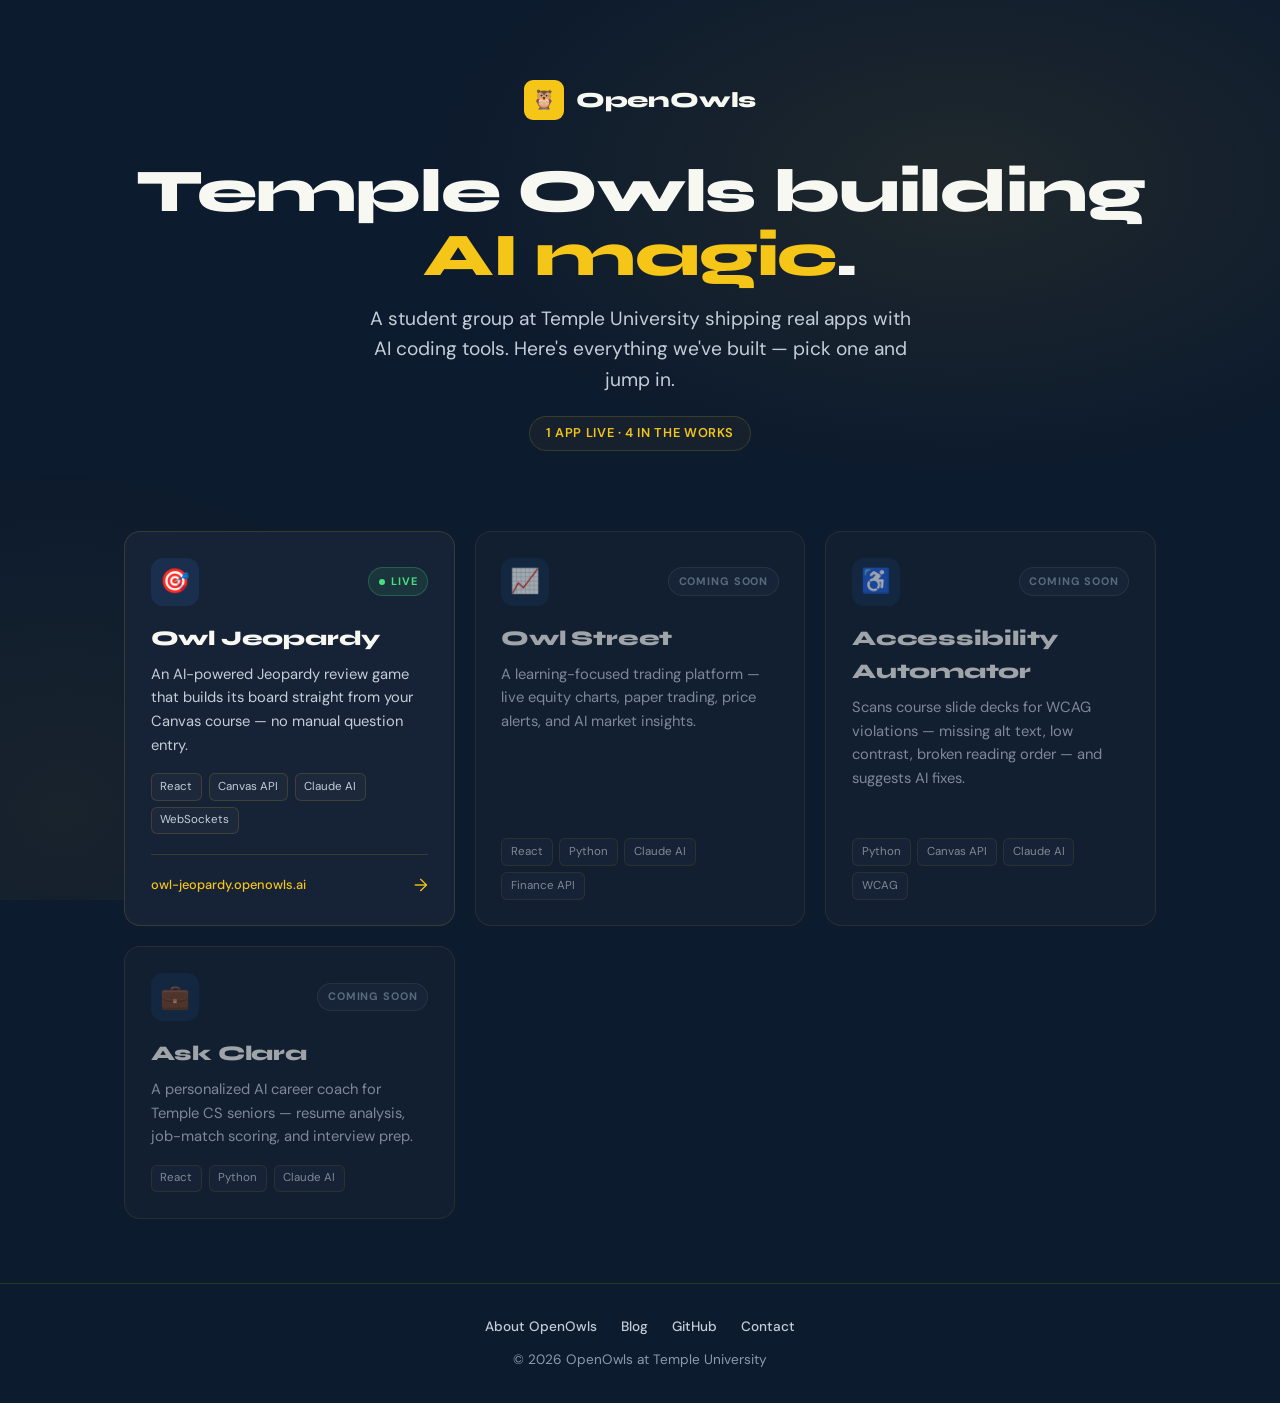
==== index.html @ 9f552924 "Scaffold openowls.ai landing site A no-build static "linktree" that lists OpenOwls' deployed student" ====
<!DOCTYPE html>
<html lang="en">
<head>
  <meta charset="UTF-8" />
  <meta name="viewport" content="width=device-width, initial-scale=1.0" />
  <title>OpenOwls — Temple Owls Building AI Magic</title>
  <meta name="description" content="The home of OpenOwls at Temple University — a directory of the AI apps our students have built and deployed." />

  <!-- Open Graph / social -->
  <meta property="og:title" content="OpenOwls — Temple Owls Building AI Magic" />
  <meta property="og:description" content="A directory of the AI apps our students have built and deployed." />
  <meta property="og:type" content="website" />
  <meta property="og:url" content="https://openowls.ai" />

  <link rel="icon" href="favicon.svg" type="image/svg+xml" />
  <link rel="stylesheet" href="assets/css/main.css" />
</head>
<body>
  <div class="bg"></div>

  <header class="hero">
    <div class="wrap">
      <div class="logo">
        <span class="owl-icon">🦉</span>
        <span>OpenOwls</span>
      </div>

      <h1>Temple Owls building<br /><span class="accent">AI magic</span>.</h1>
      <p class="tagline">
        A student group at Temple University shipping real apps with AI coding tools.
        Here's everything we've built — pick one and jump in.
      </p>
      <span class="live-count" id="live-count"></span>
    </div>
  </header>

  <main>
    <div class="wrap">
      <div class="grid" id="grid"><!-- cards injected by render.js --></div>
    </div>
  </main>

  <footer>
    <div class="wrap">
      <div class="foot-links">
        <a href="https://openowls-at-temple.github.io">About OpenOwls</a>
        <a href="https://openowls-at-temple.github.io/blog/">Blog</a>
        <a href="https://github.com/OpenOwls-at-Temple">GitHub</a>
        <a href="mailto:openowls@temple.edu">Contact</a>
      </div>
      <div>© <span id="year">2026</span> OpenOwls at Temple University</div>
    </div>
  </footer>

  <script src="assets/js/projects.js"></script>
  <script src="assets/js/render.js"></script>
  <script>
    (function () {
      var y = document.getElementById("year");
      // Date is fine at runtime in the browser; static build never sees it.
      if (y) y.textContent = new Date().getFullYear();
    })();
  </script>
</body>
</html>
---- assets/css/main.css ----
@import url('https://fonts.googleapis.com/css2?family=Syne:wght@400;600;700;800&family=DM+Sans:ital,wght@0,300;0,400;0,500;1,300&display=swap');

:root {
  --navy: #0d1b2e;
  --navy-mid: #122038;
  --navy-light: #1a2f4e;
  --gold: #f5c518;
  --gold-dim: #c9a014;
  --gold-pale: #fdf0b0;
  --white: #f8f8f2;
  --gray: #8a9bb0;
  --gray-light: #c4cdd8;
  --card-bg: #162235;
  --border: rgba(245, 197, 24, 0.15);
  --green: #4ade80;
  --font-display: 'Syne', sans-serif;
  --font-body: 'DM Sans', sans-serif;
}

*, *::before, *::after { box-sizing: border-box; margin: 0; padding: 0; }

html { scroll-behavior: smooth; }

body {
  font-family: var(--font-body);
  background: var(--navy);
  color: var(--white);
  line-height: 1.6;
  min-height: 100vh;
  overflow-x: hidden;
  display: flex;
  flex-direction: column;
}

a { color: var(--gold); text-decoration: none; transition: color 0.2s; }
a:hover { color: var(--gold-pale); }

.wrap { width: 100%; max-width: 1080px; margin: 0 auto; padding: 0 1.5rem; }

/* ── BACKGROUND GLOW ── */
.bg {
  position: fixed; inset: 0; z-index: 0; pointer-events: none;
  background:
    radial-gradient(ellipse 70% 55% at 75% 20%, rgba(245,197,24,0.08) 0%, transparent 60%),
    radial-gradient(ellipse 55% 70% at 5% 90%, rgba(245,197,24,0.05) 0%, transparent 55%);
}

/* ── HERO ── */
.hero { position: relative; z-index: 1; padding: 5rem 0 2.5rem; text-align: center; }

.logo {
  display: inline-flex; align-items: center; gap: 0.75rem;
  font-family: var(--font-display); font-size: 1.35rem; font-weight: 800;
  color: var(--white); letter-spacing: -0.01em; margin-bottom: 2.5rem;
}
.logo .owl-icon {
  width: 40px; height: 40px; background: var(--gold); border-radius: 9px;
  display: flex; align-items: center; justify-content: center; font-size: 1.2rem;
}

.hero h1 {
  font-family: var(--font-display); font-weight: 800;
  font-size: clamp(2.4rem, 6vw, 3.8rem); line-height: 1.05;
  letter-spacing: -0.02em; margin-bottom: 1rem;
}
.hero h1 .accent { color: var(--gold); }

.hero p.tagline {
  color: var(--gray-light); font-size: clamp(1rem, 2.2vw, 1.2rem);
  max-width: 34rem; margin: 0 auto 1.25rem;
}

.live-count {
  display: inline-block; font-size: 0.8rem; font-weight: 600;
  letter-spacing: 0.05em; text-transform: uppercase; color: var(--gold);
  border: 1px solid var(--border); border-radius: 999px;
  padding: 0.4rem 1rem; background: rgba(245,197,24,0.04);
}

/* ── GRID ── */
main { position: relative; z-index: 1; flex: 1 0 auto; padding-bottom: 4rem; }

.grid {
  display: grid; gap: 1.25rem; margin-top: 2.5rem;
  grid-template-columns: repeat(auto-fill, minmax(280px, 1fr));
}

.card {
  display: flex; flex-direction: column;
  background: var(--card-bg); border: 1px solid var(--border);
  border-radius: 16px; padding: 1.6rem;
  color: var(--white);
  transition: transform 0.18s ease, border-color 0.18s ease, box-shadow 0.18s ease;
}
a.card:hover {
  transform: translateY(-4px);
  border-color: rgba(245,197,24,0.45);
  box-shadow: 0 14px 34px rgba(0,0,0,0.35);
}
.card--soon { opacity: 0.62; }

.card-head {
  display: flex; align-items: center; justify-content: space-between;
  margin-bottom: 1rem;
}
.card-icon {
  width: 48px; height: 48px; border-radius: 12px;
  background: var(--navy-light);
  display: flex; align-items: center; justify-content: center; font-size: 1.5rem;
}

.badge {
  font-size: 0.68rem; font-weight: 700; letter-spacing: 0.08em;
  text-transform: uppercase; padding: 0.28rem 0.6rem; border-radius: 999px;
}
.badge--live {
  color: var(--green); background: rgba(74,222,128,0.1);
  border: 1px solid rgba(74,222,128,0.25);
}
.badge--live::before {
  content: ""; display: inline-block; width: 6px; height: 6px;
  border-radius: 50%; background: var(--green); margin-right: 0.4rem;
  vertical-align: middle;
}
.badge--soon {
  color: var(--gray); background: rgba(138,155,176,0.08);
  border: 1px solid rgba(138,155,176,0.2);
}

.card-name {
  font-family: var(--font-display); font-size: 1.3rem; font-weight: 800;
  letter-spacing: -0.01em; margin-bottom: 0.5rem;
}
.card-desc { color: var(--gray-light); font-size: 0.92rem; flex: 1 0 auto; }

.card-tags { display: flex; flex-wrap: wrap; gap: 0.4rem; margin-top: 1rem; }
.tag {
  font-size: 0.72rem; color: var(--gray-light);
  background: rgba(255,255,255,0.03); border: 1px solid var(--border);
  border-radius: 6px; padding: 0.22rem 0.55rem;
}

.card-foot {
  display: flex; align-items: center; justify-content: space-between;
  margin-top: 1.25rem; padding-top: 1rem; border-top: 1px solid var(--border);
}
.card-url { font-size: 0.8rem; color: var(--gold); font-weight: 500; }
.card-arrow {
  font-size: 1.1rem; color: var(--gold);
  transition: transform 0.18s ease;
}
a.card:hover .card-arrow { transform: translateX(4px); }

/* ── FOOTER ── */
footer {
  position: relative; z-index: 1; flex-shrink: 0;
  border-top: 1px solid var(--border);
  padding: 2rem 0; text-align: center;
  color: var(--gray); font-size: 0.85rem;
}
footer .foot-links { display: flex; gap: 1.5rem; justify-content: center; margin-bottom: 0.75rem; flex-wrap: wrap; }
footer .foot-links a { color: var(--gray-light); font-weight: 500; }
footer .foot-links a:hover { color: var(--gold); }

@media (max-width: 640px) {
  .hero { padding: 3.5rem 0 1.5rem; }
  .card { padding: 1.35rem; }
}
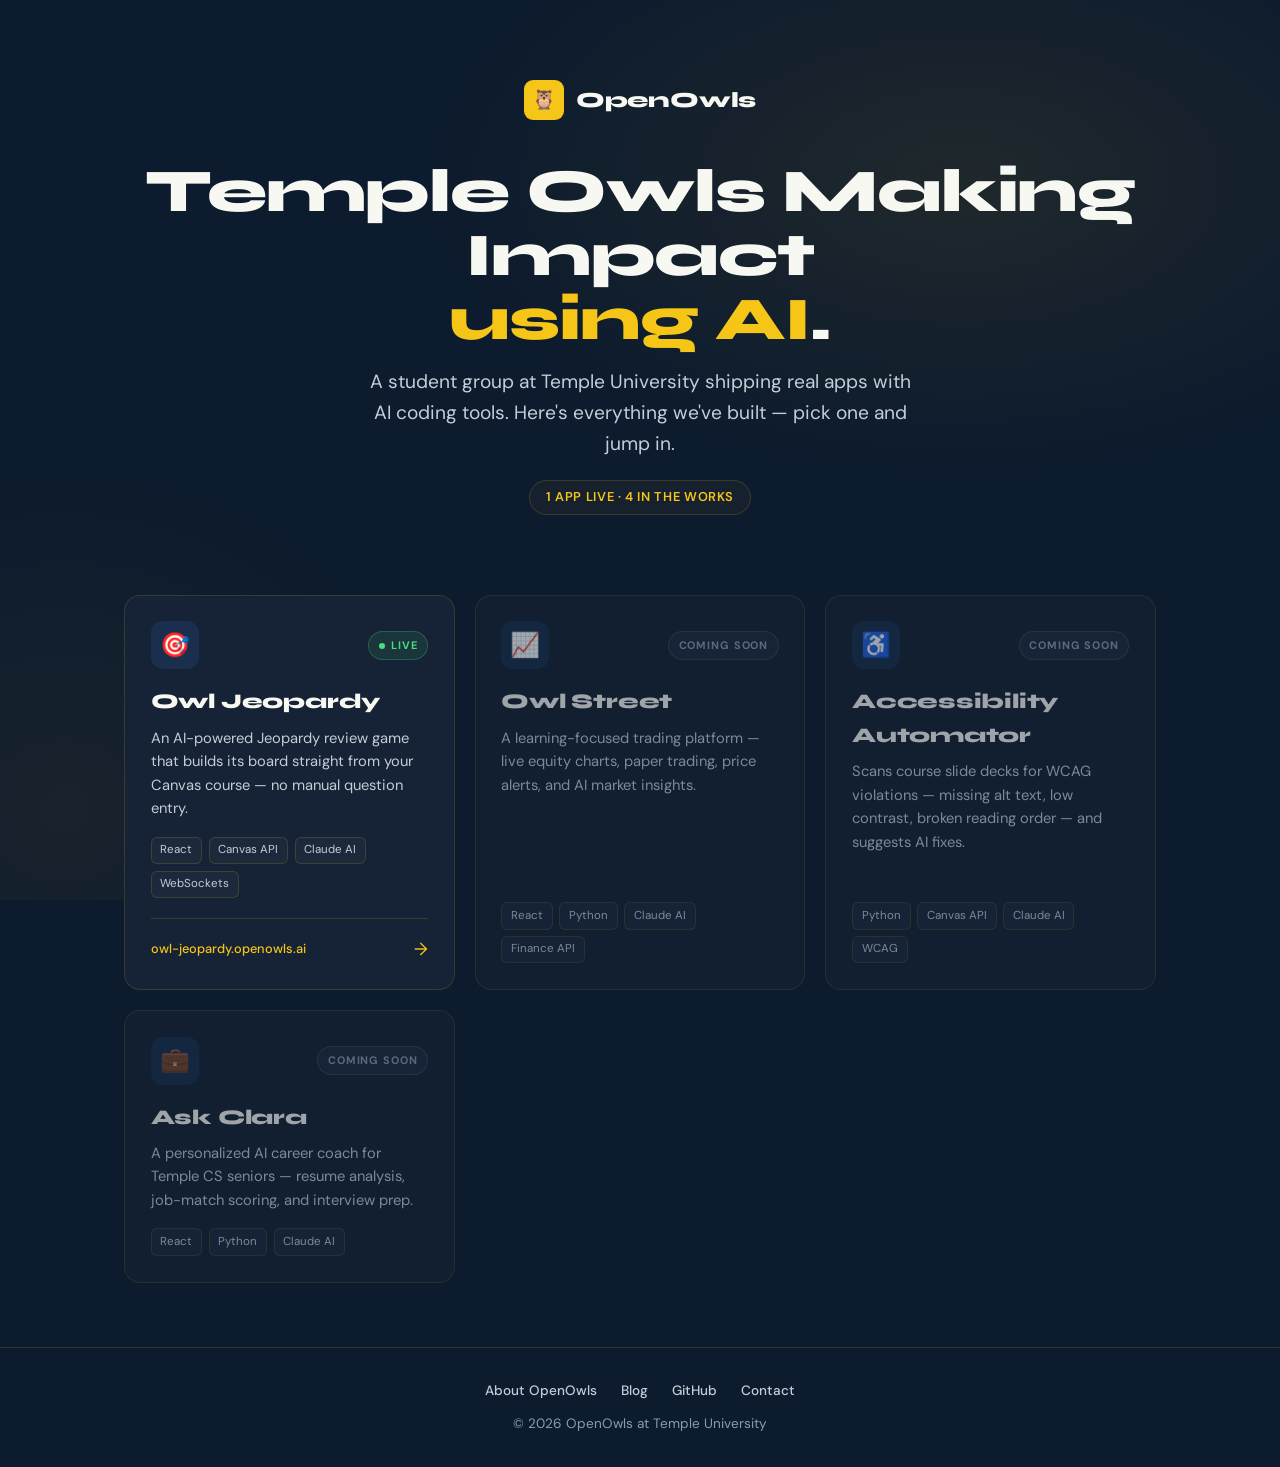
==== commit 2727c176: "fix typo" ====
--- a/index.html
+++ b/index.html
@@ -25,7 +25,7 @@
         <span>OpenOwls</span>
       </div>
 
-      <h1>Temple Owls building<br /><span class="accent">AI magic</span>.</h1>
+      <h1>Temple Owls Making Impact<br /><span class="accent">using AI</span>.</h1>
       <p class="tagline">
         A student group at Temple University shipping real apps with AI coding tools.
         Here's everything we've built — pick one and jump in.
@@ -44,7 +44,7 @@
     <div class="wrap">
       <div class="foot-links">
         <a href="https://openowls-at-temple.github.io">About OpenOwls</a>
-        <a href="https://openowls-at-temple.github.io/blog/">Blog</a>
+        <a href="https://openowls-at-temple.github.io/blog">Blog</a>
         <a href="https://github.com/OpenOwls-at-Temple">GitHub</a>
         <a href="mailto:openowls@temple.edu">Contact</a>
       </div>
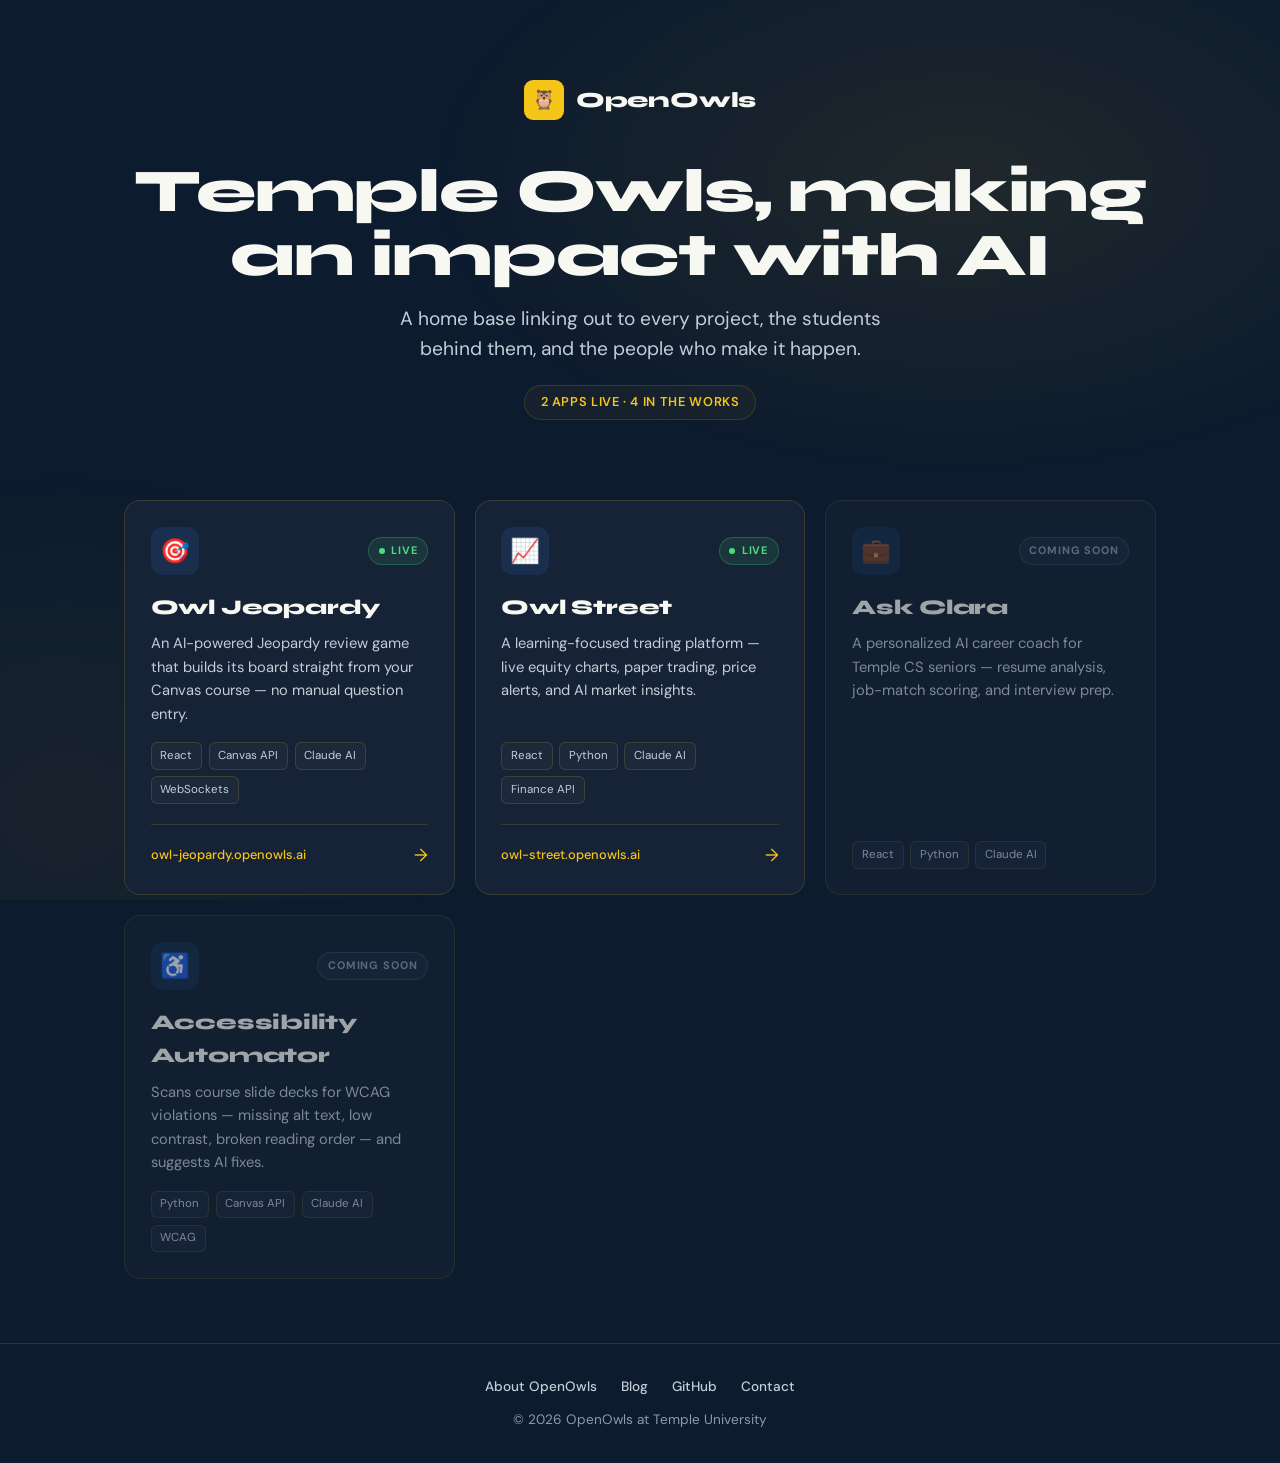
==== commit 3e3ee88b: "various update, add AI specs" ====
--- a/index.html
+++ b/index.html
@@ -25,10 +25,11 @@
         <span>OpenOwls</span>
       </div>
 
-      <h1>Temple Owls Making Impact<br /><span class="accent">using AI</span>.</h1>
+      <h1>Temple Owls, making an impact with AI</h1>
+
       <p class="tagline">
-        A student group at Temple University shipping real apps with AI coding tools.
-        Here's everything we've built — pick one and jump in.
+       A home base linking out to every project, the students behind them, 
+       and the people who make it happen.
       </p>
       <span class="live-count" id="live-count"></span>
     </div>
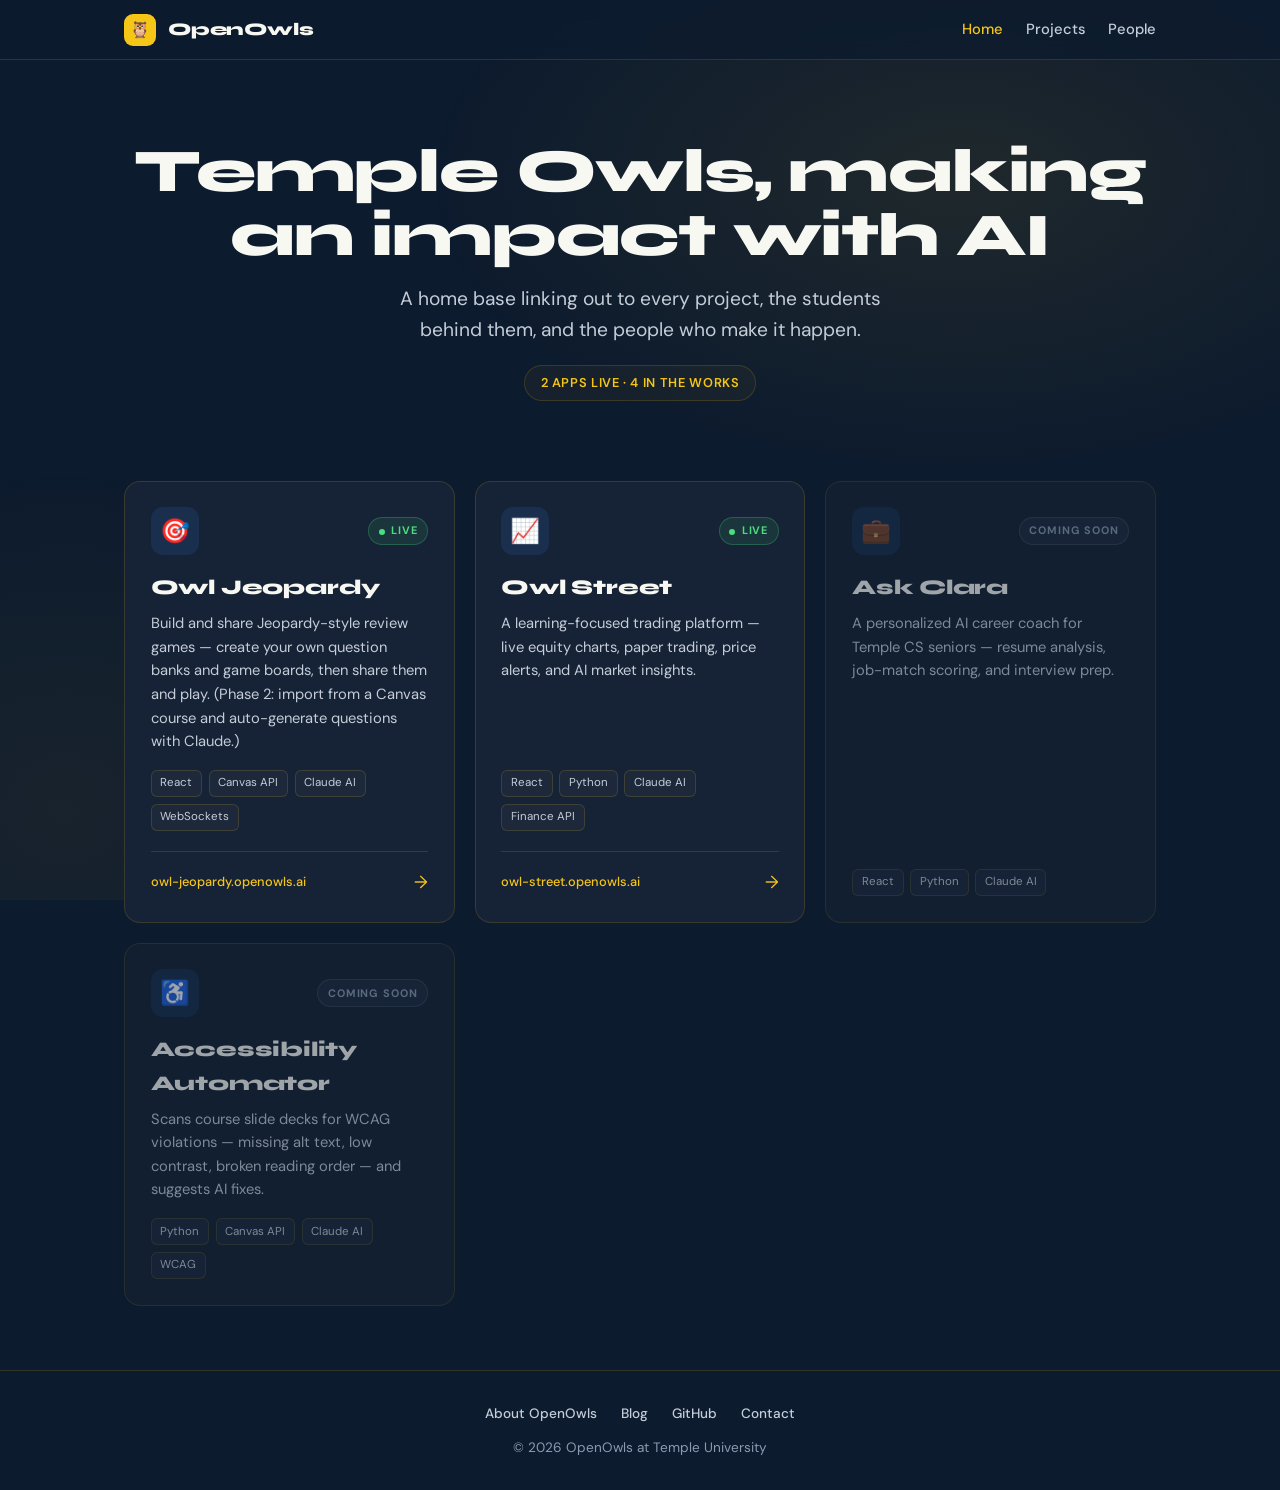
==== commit 26b8e01d: "feat: add F4 top menu + two-panel Projects/People readers - Sticky Home · Projects · People nav on e" ====
--- a/index.html
+++ b/index.html
@@ -18,13 +18,22 @@
 <body>
   <div class="bg"></div>
 
+  <!-- ── TOP NAV ── -->
+  <header class="topnav">
+    <div class="wrap">
+      <a class="logo" href="index.html">
+        <span class="owl-icon">🦉</span><span>OpenOwls</span>
+      </a>
+      <nav>
+        <a href="index.html" aria-current="page">Home</a>
+        <a href="projects/">Projects</a>
+        <a href="people/">People</a>
+      </nav>
+    </div>
+  </header>
+
   <header class="hero">
     <div class="wrap">
-      <div class="logo">
-        <span class="owl-icon">🦉</span>
-        <span>OpenOwls</span>
-      </div>
-
       <h1>Temple Owls, making an impact with AI</h1>
 
       <p class="tagline">
--- a/assets/css/main.css
+++ b/assets/css/main.css
@@ -76,6 +76,23 @@
   border: 1px solid var(--border); border-radius: 999px;
   padding: 0.4rem 1rem; background: rgba(245,197,24,0.04);
 }
+
+/* ── SITE NAV (sticky top bar, on every page) ── */
+.topnav {
+  position: sticky; top: 0; z-index: 20;
+  background: rgba(13, 27, 46, 0.82);
+  backdrop-filter: blur(10px);
+  border-bottom: 1px solid var(--border);
+}
+.topnav .wrap {
+  display: flex; align-items: center; justify-content: space-between;
+  padding-top: 0.85rem; padding-bottom: 0.85rem;
+}
+.topnav .logo { margin-bottom: 0; font-size: 1.1rem; color: var(--white); }
+.topnav .logo .owl-icon { width: 32px; height: 32px; font-size: 1rem; }
+.topnav nav { display: flex; gap: 1.4rem; align-items: center; }
+.topnav nav a { color: var(--gray-light); font-weight: 500; font-size: 0.92rem; }
+.topnav nav a:hover, .topnav nav a[aria-current] { color: var(--gold); }
 
 /* ── GRID ── */
 main { position: relative; z-index: 1; flex: 1 0 auto; padding-bottom: 4rem; }
@@ -165,4 +182,5 @@
 @media (max-width: 640px) {
   .hero { padding: 3.5rem 0 1.5rem; }
   .card { padding: 1.35rem; }
+  .topnav nav { gap: 1rem; }
 }
